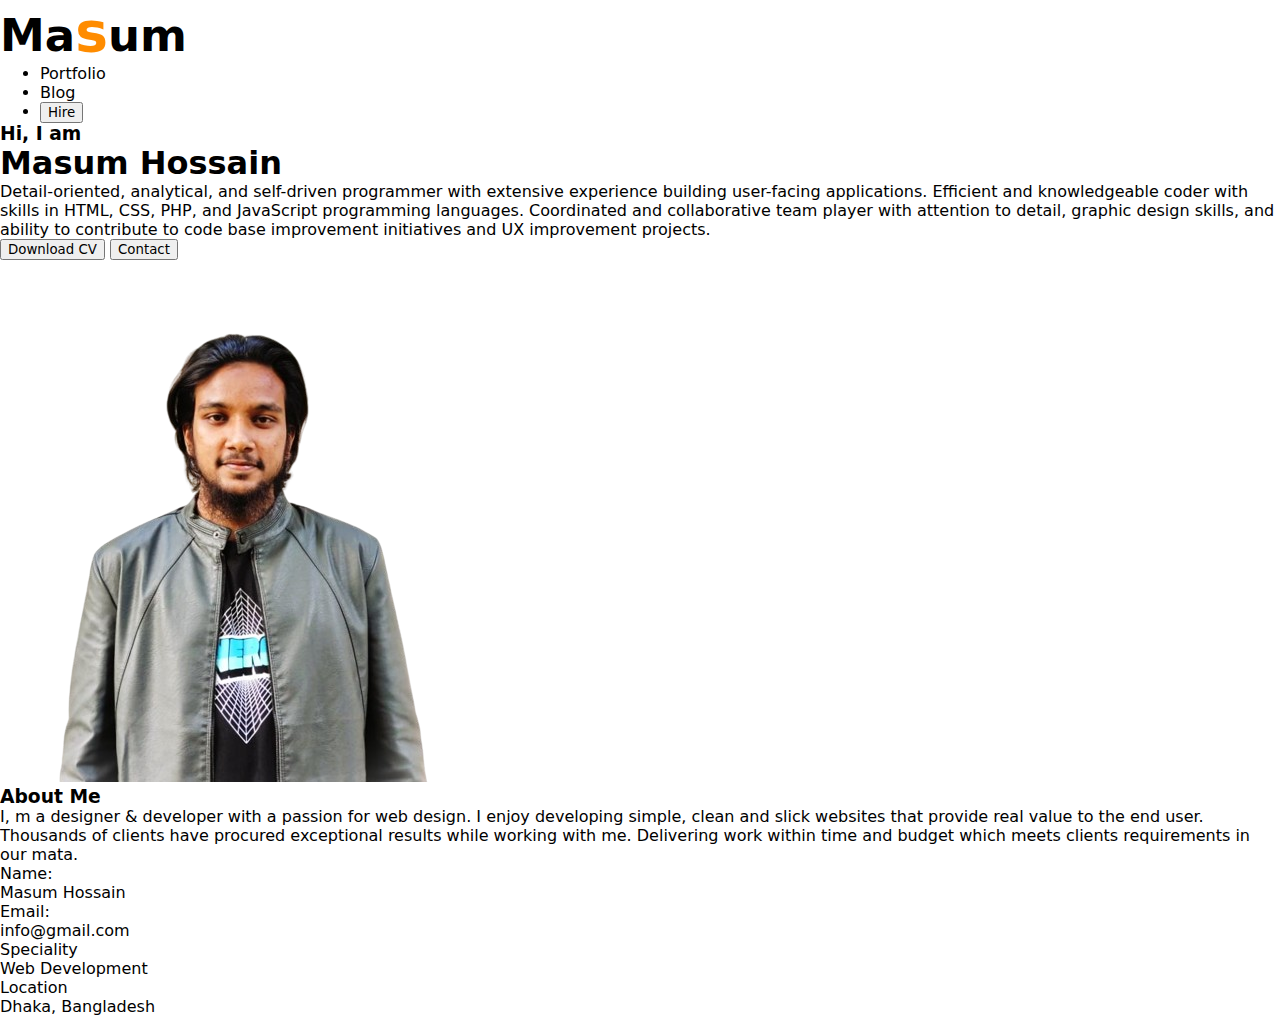
==== images/index.html @ d5833e23 "added header and about section" ====
<!DOCTYPE html>
<html lang="en">

<head>
    <meta charset="UTF-8">
    <meta name="viewport" content="width=device-width, initial-scale=1.0">
    <link rel="stylesheet" href="styles/style.css">
    <link rel="preconnect" href="https://fonts.googleapis.com">
    <link rel="preconnect" href="https://fonts.gstatic.com" crossorigin>
    <link href="https://fonts.googleapis.com/css2?family=Open+Sans:ital,wght@0,300..800;1,300..800&display=swap" rel="stylesheet">
    <title>My Portfolio</title>
</head>

<body>
    <header>
        <nav>
            <h2 class="nav-title">Ma<span class="text-primary">s</span>um</h2>
            <ul>
                <li>Portfolio</li>
                <li>Blog</li>
                <li><button class="btn-primary">Hire</button></li>
            </ul>
        </nav>
        <div class="banner">
            <div>
                <h3 class="banner-sub-title">Hi, I am</h3>
                <h1 class="banner-title">Masum Hossain</h1>
                <p class="banner-description">Detail-oriented, analytical, and self-driven programmer with extensive experience building user-facing applications. Efficient and knowledgeable coder with skills in HTML, CSS, PHP, and JavaScript programming languages. Coordinated and collaborative team player with attention to detail, graphic design skills, and ability to contribute to code base improvement initiatives and UX improvement projects.</p>
                <button class="btn-primary">Download CV</button>
                <button class="btn-primary">Contact</button>
            </div>
            <img src="/images/myself.png" alt="">
        </div>
    </header>
    <main>
        <!-- About Section -->
        <section class="about">
            <h3 class="about-section-title">About Me</h3>
            <p class="about-section-description">I, m a designer & developer with a passion for web design. I enjoy developing simple, clean and slick websites that provide real value to the end user. Thousands of clients have procured exceptional results while working with me. Delivering work within time and budget which meets clients requirements in our mata.</p>
            <div class="about-section-container">
                <div class="about-info">
                    <p class="about-info-title">Name:</p>
                    <p class="about-info-description">Masum Hossain</p>
                </div>
                <div class="about-info">
                    <p class="about-info-title">Email:</p>
                    <p class="about-info-description">info@gmail.com</p>
                </div>
                <div class="about-info">
                    <p class="about-info-title">Speciality</p>
                    <p class="about-info-description">Web Development</p>
                </div>
                <div class="about-info">
                    <p class="about-info-title">Location</p>
                    <p class="about-info-description">Dhaka, Bangladesh</p>
                </div>
            </div>
        </section>
    </main>
    <footer></footer>

</body>

</html>
---- images/styles/style.css ----
*{
    margin: 0;
    font-family:system-ui, -apple-system, BlinkMacSystemFont, 'Segoe UI', Roboto, Oxygen, Ubuntu, Cantarell, 'Open Sans', 'Helvetica Neue', sans-serif;
}

header{}
.text-primary{
    color: darkorange;
    font-size: 55px;
}
.btn-primary{}

/* header and navigation styles */

nav{}
.nav-title{
    font-size: 45px;
    font-weight: 600;

}
nav ul{}
nav li{}

/* banner styles */

.banner{}
.banner-sub-title{}
.banner-title{}
.banner-description{}

/* about section styles */

.about{}
.about-section-title{}
.about-section-description{}
.about-section-container{}
.about-info{}
.about-info-title{}
.about-info-description{}
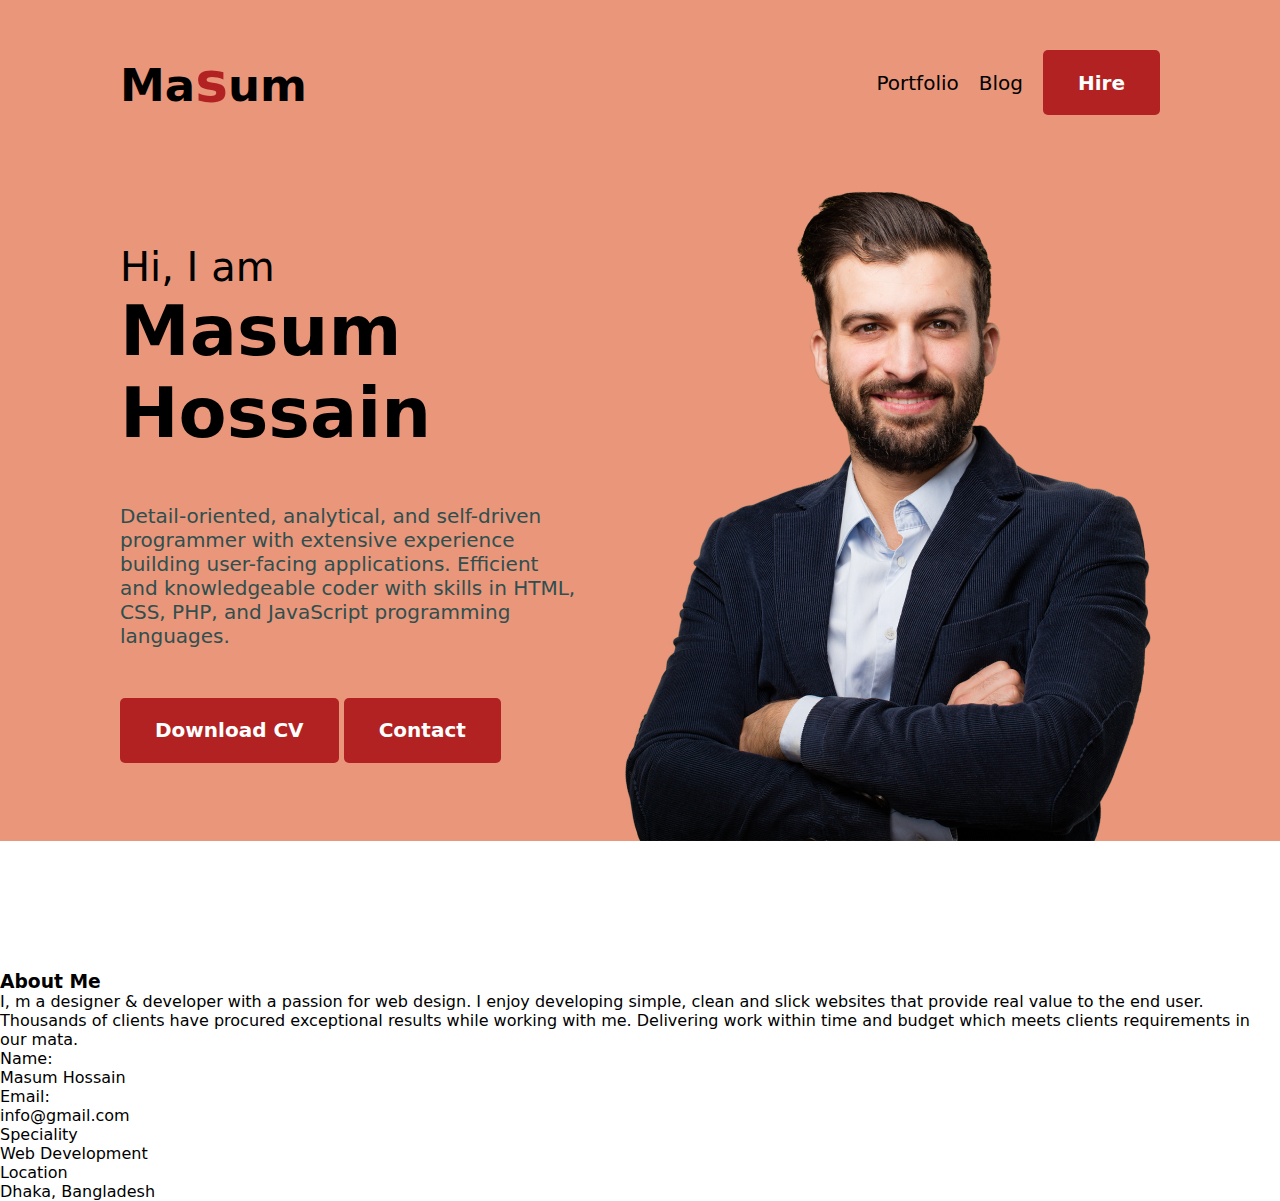
==== commit 3f242458: "added header and banner styles" ====
--- a/images/index.html
+++ b/images/index.html
@@ -25,12 +25,11 @@
             <div>
                 <h3 class="banner-sub-title">Hi, I am</h3>
                 <h1 class="banner-title">Masum Hossain</h1>
-                <p class="banner-description">Detail-oriented, analytical, and self-driven programmer with extensive experience building user-facing applications. Efficient and knowledgeable coder with skills in HTML, CSS, PHP, and JavaScript programming languages. Coordinated and collaborative team player with attention to detail, graphic design skills, and ability to contribute to code base improvement initiatives and UX improvement projects.</p>
+                <p class="banner-description">Detail-oriented, analytical, and self-driven programmer with extensive experience building user-facing applications. Efficient and knowledgeable coder with skills in HTML, CSS, PHP, and JavaScript programming languages.</p>
                 <button class="btn-primary">Download CV</button>
                 <button class="btn-primary">Contact</button>
             </div>
-            <img src="/images/myself.png" alt="">
-        </div>
+            <img src="/images/hardy.png" alt="">
     </header>
     <main>
         <!-- About Section -->
--- a/images/styles/style.css
+++ b/images/styles/style.css
@@ -1,36 +1,78 @@
 *{
-    margin: 0;
+    margin: 0%;
     font-family:system-ui, -apple-system, BlinkMacSystemFont, 'Segoe UI', Roboto, Oxygen, Ubuntu, Cantarell, 'Open Sans', 'Helvetica Neue', sans-serif;
 }
 
-header{}
+header{
+    background-color:darksalmon;
+    
+}
+
 .text-primary{
-    color: darkorange;
+    color:firebrick;
     font-size: 55px;
 }
-.btn-primary{}
+.btn-primary{
+    font-size: 20px;
+    padding: 15px 35px;
+    height: 65px;
+    font-weight: 700;
+    border: 1px;
+    border-radius: 5px;
+    background-color:firebrick;
+    color: #ffffff;
+}
 
 /* header and navigation styles */
 
-nav{}
+nav{
+    display: flex;
+    justify-content: space-between;
+    padding: 50px 120px;;
+}
 .nav-title{
     font-size: 45px;
     font-weight: 600;
 
 }
-nav ul{}
-nav li{}
+nav ul{
+    display: flex;
+    align-items: center;
+}
+nav li{
+    list-style: none;
+    margin-left: 20px;
+    font-size: 20px;
+
+}
 
 /* banner styles */
 
-.banner{}
-.banner-sub-title{}
-.banner-title{}
-.banner-description{}
+.banner{
+    display: flex;
+    align-items: center;
+    margin: 0 120px;
+}
+.banner-sub-title{
+    font-size: 40px;
+    font-weight: 500;
+}
+.banner-title{
+    font-size: 70px;
+    font-weight: 800px;
+    margin-bottom: 50px;
+}
+.banner-description{
+    font-size: 20px;
+    color: darkslategrey;
+    margin-bottom: 50px;
+}
 
 /* about section styles */
 
-.about{}
+.about{
+    margin-top: 130px;
+}
 .about-section-title{}
 .about-section-description{}
 .about-section-container{}
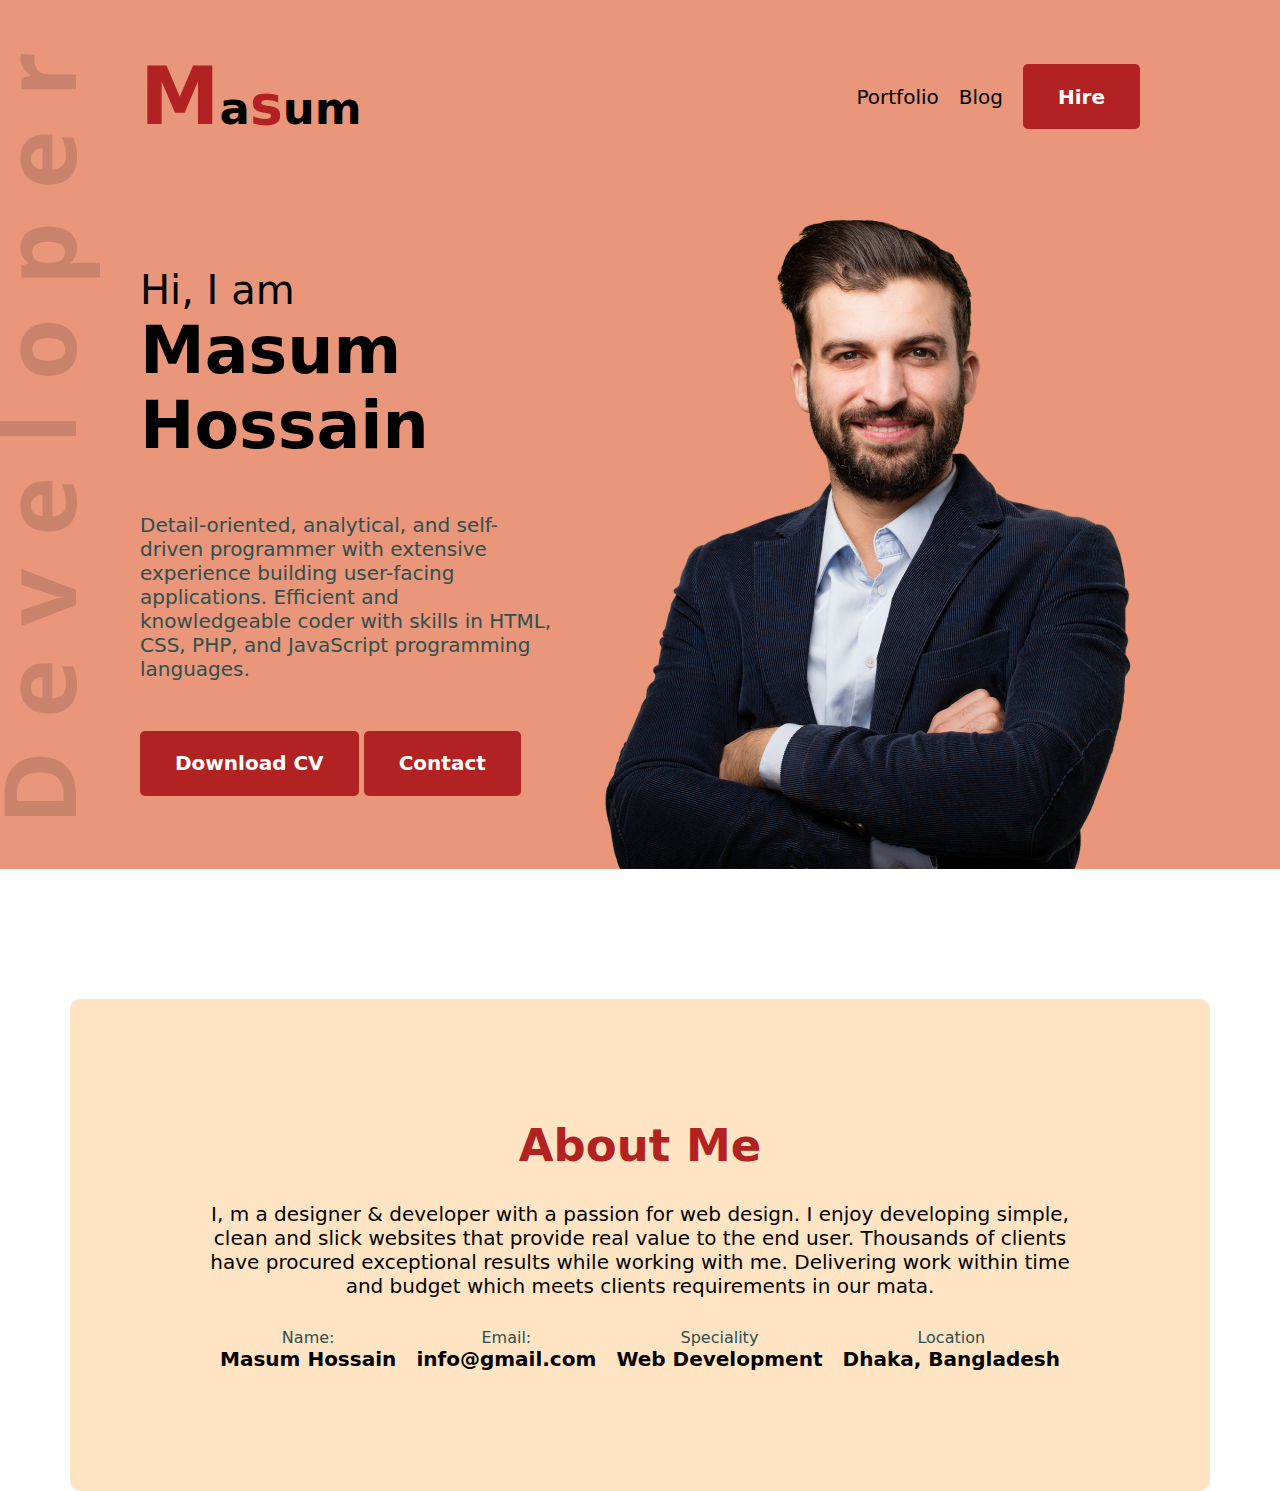
==== commit f032b548: "added header and about styles" ====
--- a/images/index.html
+++ b/images/index.html
@@ -14,7 +14,7 @@
 <body>
     <header>
         <nav>
-            <h2 class="nav-title">Ma<span class="text-primary">s</span>um</h2>
+            <h2 class="nav-title"><span class="text-initial">M</span>a<span class="text-primary">s</span>um</h2>
             <ul>
                 <li>Portfolio</li>
                 <li>Blog</li>
--- a/images/styles/style.css
+++ b/images/styles/style.css
@@ -5,9 +5,16 @@
 
 header{
     background-color:darksalmon;
-    
+    background-image: url('/images/developer.png');
+    background-repeat: no-repeat;
+    background-position: left center;
+    margin-bottom: 130px;
 }
 
+.text-initial{
+    color:firebrick;
+    font-size: 80px;
+}
 .text-primary{
     color:firebrick;
     font-size: 55px;
@@ -28,7 +35,7 @@
 nav{
     display: flex;
     justify-content: space-between;
-    padding: 50px 120px;;
+    padding: 50px 140px;;
 }
 .nav-title{
     font-size: 45px;
@@ -51,14 +58,14 @@
 .banner{
     display: flex;
     align-items: center;
-    margin: 0 120px;
+    margin: 0 140px;
 }
 .banner-sub-title{
     font-size: 40px;
     font-weight: 500;
 }
 .banner-title{
-    font-size: 70px;
+    font-size: 65px;
     font-weight: 800px;
     margin-bottom: 50px;
 }
@@ -68,15 +75,50 @@
     margin-bottom: 50px;
 }
 
+/* main section */
+main{
+    max-width: 1140px;
+    margin: 0 auto;
+}
+
+section{
+    margin-top: 130px;
+}
+
 /* about section styles */
 
 .about{
-    margin-top: 130px;
+    background-color:bisque;
+    border-radius: 10px;
+    text-align: center;
+    padding: 120px 140px;
 }
-.about-section-title{}
-.about-section-description{}
-.about-section-container{}
-.about-info{}
-.about-info-title{}
-.about-info-description{}
+.about-section-title{
+    text-align: center;
+    font-size: 45px;
+    font-weight: 700;
+    margin-bottom: 30px;
+    color: firebrick;
+}
+.about-section-description{
+    text-align: center;
+    font-size: 20px;
+    margin-bottom: 30px;
+}
 
+.about-section-container{
+    display: flex;
+    justify-content: space-around;
+}
+.about-info{
+}
+.about-info-title{
+    font-size: 16px;
+    font-weight: 400;
+    color: darkslategrey;
+}
+.about-info-description{
+    font-size: 20px;
+    font-weight: 600;
+}
+
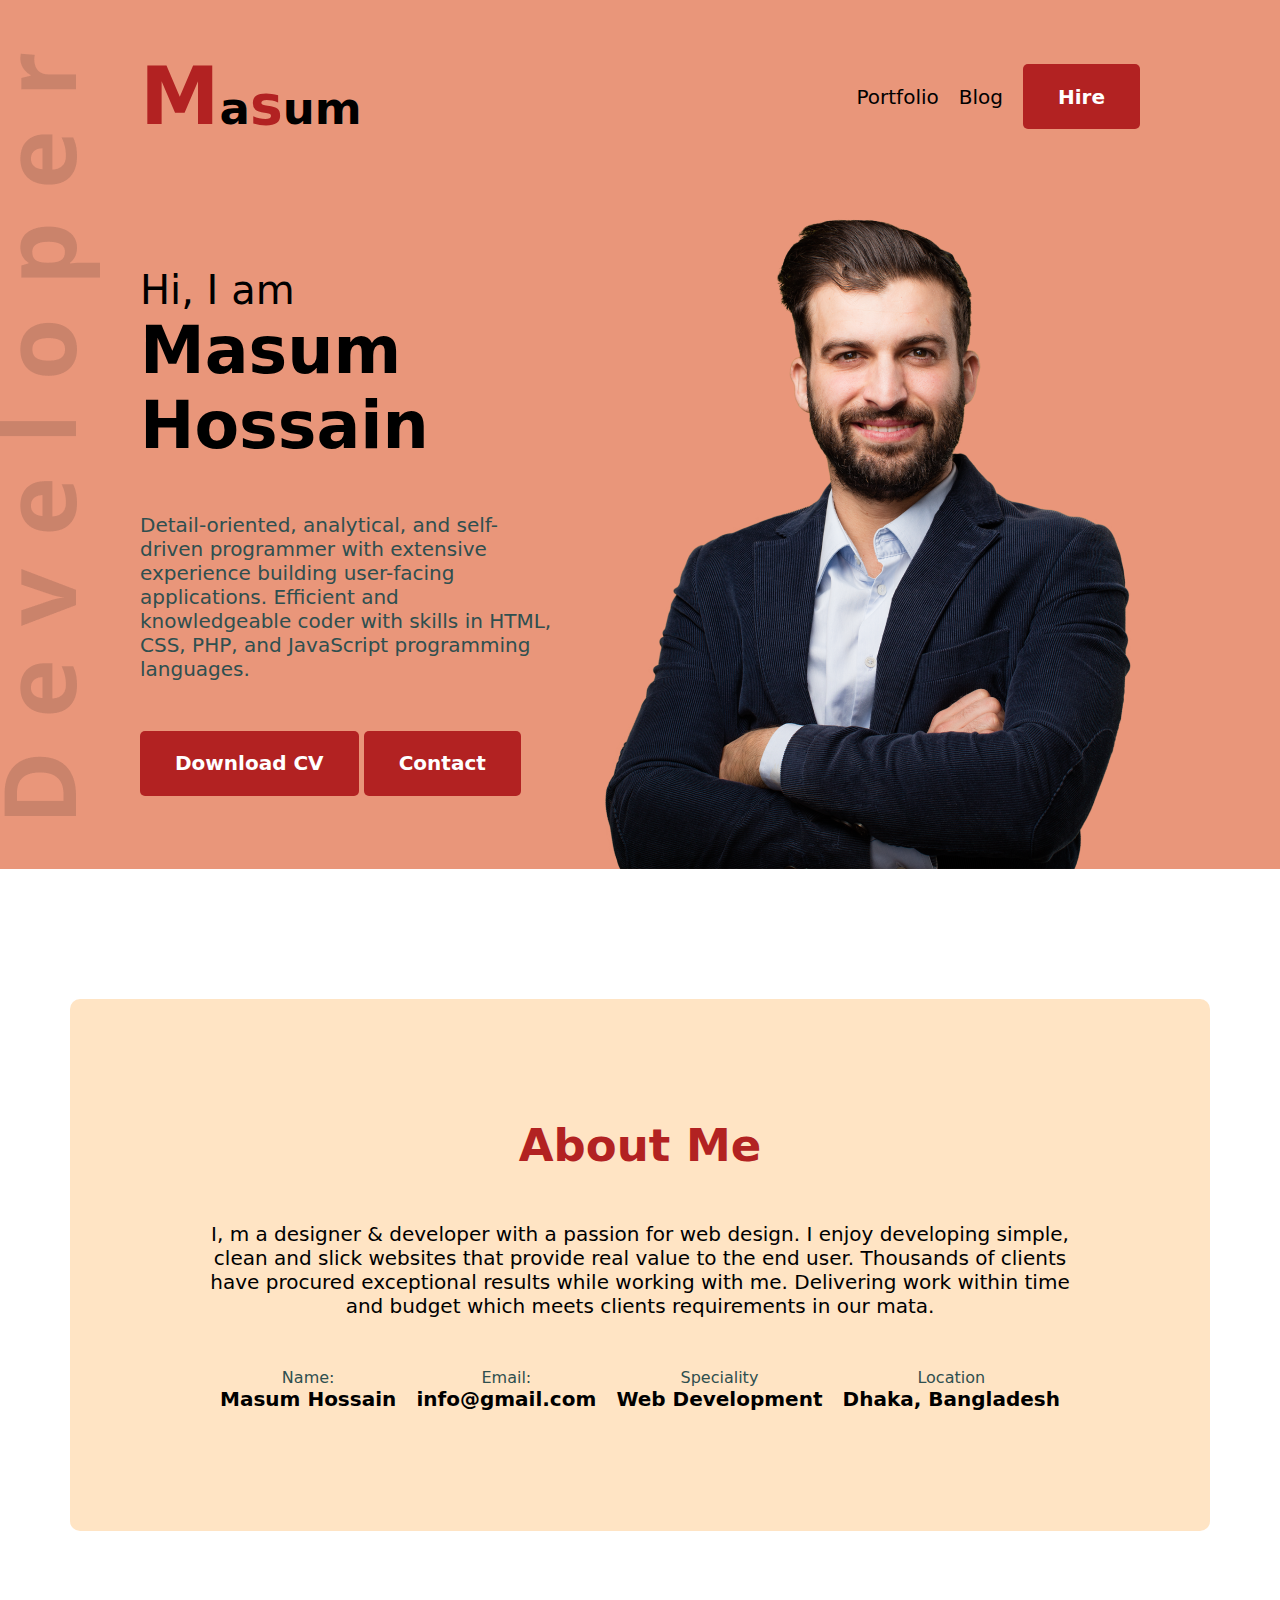
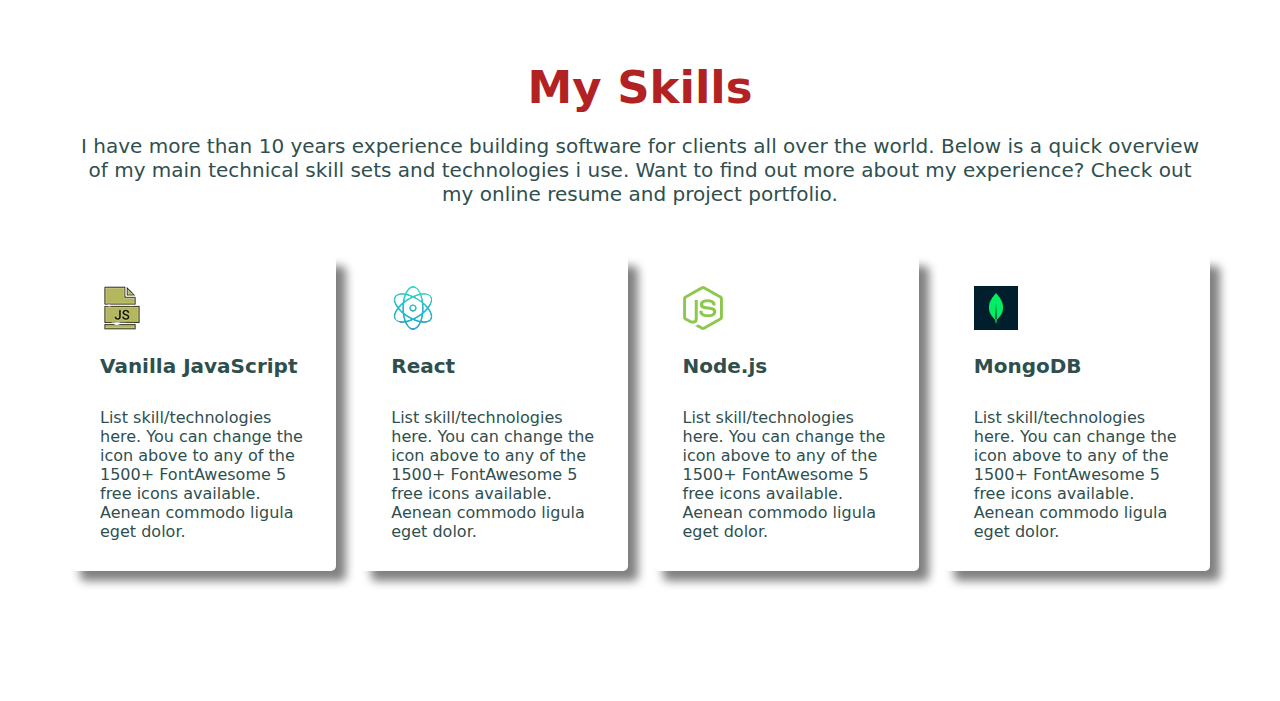
==== commit a7e36f65: "added skills styles" ====
--- a/images/index.html
+++ b/images/index.html
@@ -55,6 +55,36 @@
                 </div>
             </div>
         </section>
+        <!-- skill section -->
+
+        <section class="skill">
+            <h3 class="skill-title">My Skills</h3>
+            <p class="skill-description">
+                I have more than 10 years experience building software for clients all over the world. Below is a quick overview of my main technical skill sets and technologies i use. Want to find out more about my experience? Check out my online resume and project portfolio.
+            </p>
+            <div class="skill-section-container">
+                <div class="skill-info">
+                    <img src="/images/icons/javascript.png" alt="">
+                    <p class="skill-info-title">Vanilla JavaScript<p>
+                    <p class="skill-info-description">List skill/technologies here. You can change the icon above to any of the 1500+ FontAwesome 5 free icons available. Aenean commodo ligula eget dolor.</p>
+                </div>
+                <div class="skill-info">
+                    <img src="/images/icons/react.png" alt="">
+                    <p class="skill-info-title">React</p>
+                    <p class="skill-info-description">List skill/technologies here. You can change the icon above to any of the 1500+ FontAwesome 5 free icons available. Aenean commodo ligula eget dolor.</p>
+                </div>
+                <div class="skill-info">
+                    <img src="/images/icons/nodejs.png" alt="">
+                    <p class="skill-info-title">Node.js</p>
+                    <p class="skill-info-description">List skill/technologies here. You can change the icon above to any of the 1500+ FontAwesome 5 free icons available. Aenean commodo ligula eget dolor.</p>
+                </div>
+                <div class="skill-info">
+                    <img src="/images/icons/mongo.png" alt="">
+                    <p class="skill-info-title">MongoDB</p>
+                    <p class="skill-info-description">List skill/technologies here. You can change the icon above to any of the 1500+ FontAwesome 5 free icons available. Aenean commodo ligula eget dolor.</p>
+                </div>
+            </div>
+        </section>
     </main>
     <footer></footer>
 
--- a/images/styles/style.css
+++ b/images/styles/style.css
@@ -71,7 +71,7 @@
 }
 .banner-description{
     font-size: 20px;
-    color: darkslategrey;
+    color:darkslategray;
     margin-bottom: 50px;
 }
 
@@ -97,20 +97,18 @@
     text-align: center;
     font-size: 45px;
     font-weight: 700;
-    margin-bottom: 30px;
+    margin-bottom: 50px;
     color: firebrick;
 }
 .about-section-description{
     text-align: center;
     font-size: 20px;
-    margin-bottom: 30px;
+    margin-bottom: 50px;
 }
 
 .about-section-container{
     display: flex;
     justify-content: space-around;
-}
-.about-info{
 }
 .about-info-title{
     font-size: 16px;
@@ -122,3 +120,50 @@
     font-weight: 600;
 }
 
+/* skill section styles */
+
+.skill{
+    text-align: center;
+    margin-bottom: 130px;
+    
+}
+
+.skill-title{
+    font-size: 45px;
+    font-weight: 700;
+    margin-bottom: 50px;
+    color: firebrick;
+    margin-bottom: 20px;
+
+}
+
+.skill-description{
+    font-size: 20px;
+    margin-bottom: 50px;
+    color: darkslategrey;
+}
+
+.skill-section-container{
+    display: flex;
+    gap: 25px;
+}
+
+.skill-info{
+    border-radius: 5px;
+    background: #FFF;
+    box-shadow: 10px 10px 10px gray;
+    padding: 30px;
+    text-align: left;
+}
+.skill-info-title{
+    font-size: 20px;
+    font-weight: 700;
+    color:darkslategrey;
+    margin-top: 20px;
+    margin-bottom: 30px;
+}
+
+.skill-info-description{
+    color: darkslategrey;
+    font-size: 16px;
+}
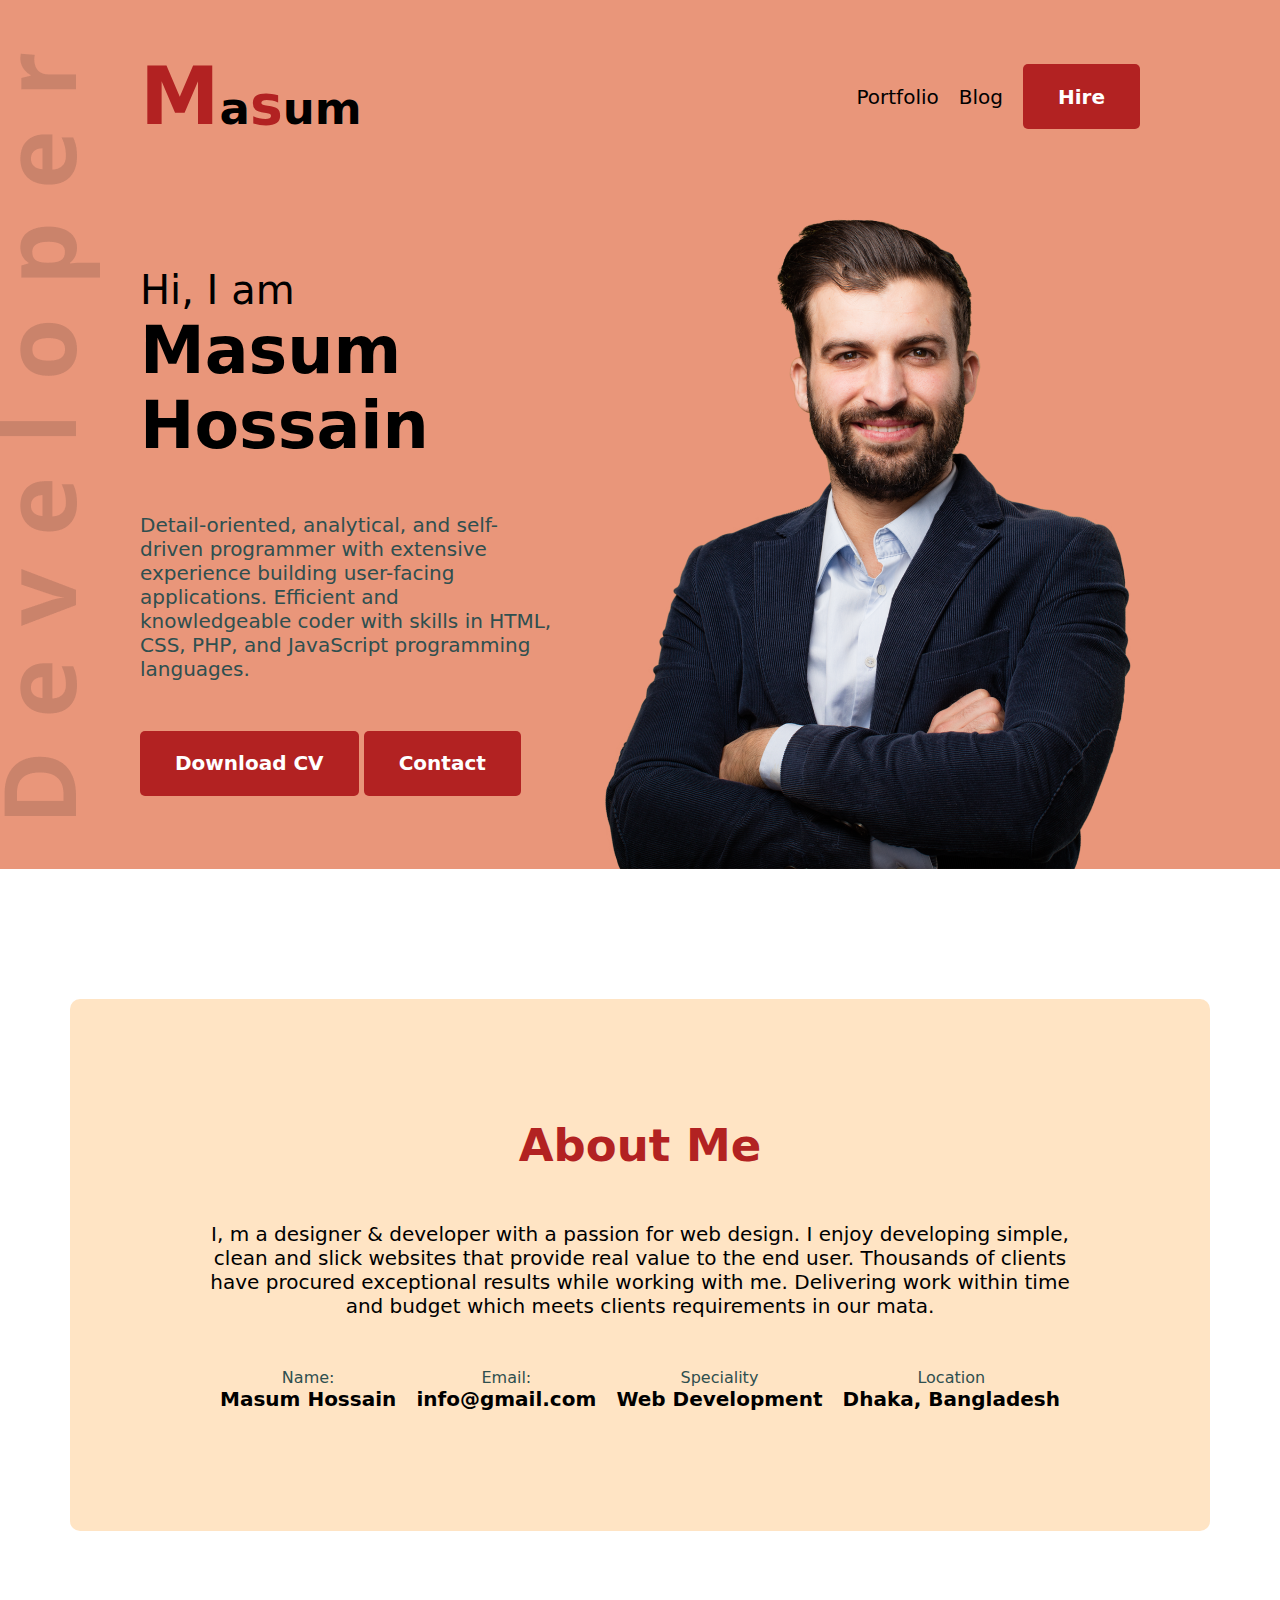
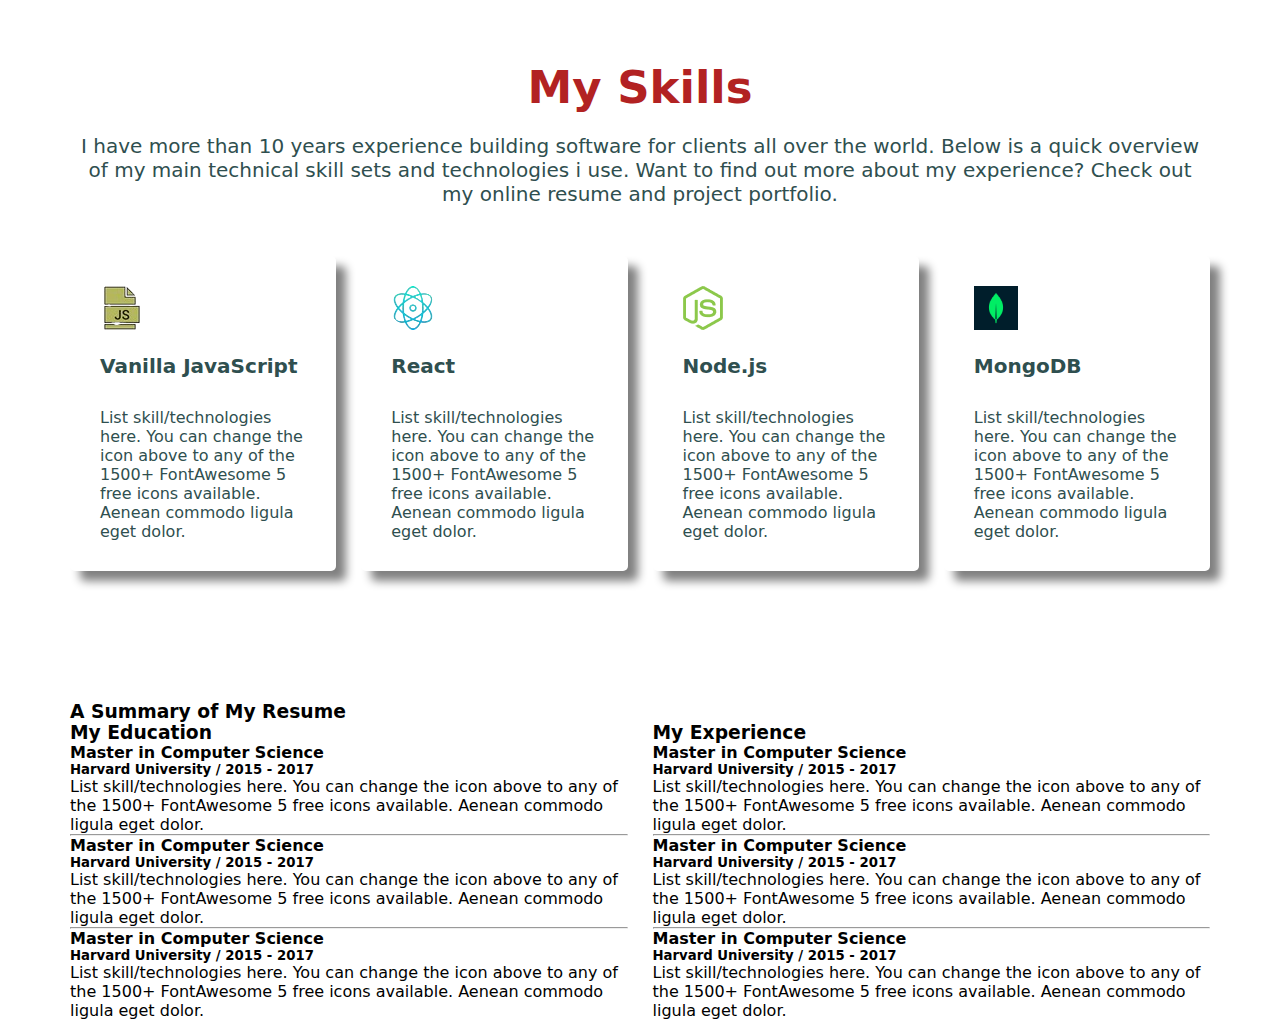
==== commit f165b1b0: "added education and experience" ====
--- a/images/index.html
+++ b/images/index.html
@@ -85,7 +85,60 @@
                 </div>
             </div>
         </section>
-    </main>
+
+        <!-- resume section -->
+
+        <section class="resume">
+            <h3 class="section-title">A Summary of My Resume</h3>
+
+            <div class="resume-content">
+                <div>
+                    <h3 class="resume-title">My Education</h3>
+                    <div class="resume-info">
+                        <h4 class="title">Master in Computer Science</h4>
+                        <h5 class="sub-title">Harvard University / 2015 - 2017</h5>
+                        <p class="resume-description">List skill/technologies here. You can change the icon above to any of the 1500+ FontAwesome 5 free icons available. Aenean commodo ligula eget dolor.</p>
+                    </div>
+                    <hr>
+
+                    <div class="resume-info">
+                        <h4 class="title">Master in Computer Science</h4>
+                        <h5 class="sub-title">Harvard University / 2015 - 2017</h5>
+                        <p class="resume-description">List skill/technologies here. You can change the icon above to any of the 1500+ FontAwesome 5 free icons available. Aenean commodo ligula eget dolor.</p>
+                    </div>
+                    <hr>
+
+                    <div class="resume-info">
+                        <h4 class="title">Master in Computer Science</h4>
+                        <h5 class="sub-title">Harvard University / 2015 - 2017</h5>
+                        <p class="resume-description">List skill/technologies here. You can change the icon above to any of the 1500+ FontAwesome 5 free icons available. Aenean commodo ligula eget dolor.</p>
+                    </div>
+                </div>
+
+                <div>
+                    <h3 class="resume-title">My Experience</h3>
+                        <div class="resume-info">
+                            <h4 class="title">Master in Computer Science</h4>
+                            <h5 class="sub-title">Harvard University / 2015 - 2017</h5>
+                            <p class="resume-description">List skill/technologies here. You can change the icon above to any of the 1500+ FontAwesome 5 free icons available. Aenean commodo ligula eget dolor.</p>
+                        </div>
+                        <hr>
+                        <div class="resume-info">
+                            <h4 class="title">Master in Computer Science</h4>
+                            <h5 class="sub-title">Harvard University / 2015 - 2017</h5>
+                            <p class="resume-description">List skill/technologies here. You can change the icon above to any of the 1500+ FontAwesome 5 free icons available. Aenean commodo ligula eget dolor.</p>
+                        </div>
+                        <hr>
+                        <div class="resume-info">
+                            <h4 class="title">Master in Computer Science</h4>
+                            <h5 class="sub-title">Harvard University / 2015 - 2017</h5>
+                            <p class="resume-description">List skill/technologies here. You can change the icon above to any of the 1500+ FontAwesome 5 free icons available. Aenean commodo ligula eget dolor.</p>
+                        </div>
+                </div>
+            </div>
+        </section>
+
+     </main>
     <footer></footer>
 
 </body>
--- a/images/styles/style.css
+++ b/images/styles/style.css
@@ -3,6 +3,12 @@
     font-family:system-ui, -apple-system, BlinkMacSystemFont, 'Segoe UI', Roboto, Oxygen, Ubuntu, Cantarell, 'Open Sans', 'Helvetica Neue', sans-serif;
 }
 
+/* .section-title{
+    text-align: center;
+    font-size: 35px;
+    font-weight: 700;
+    margin-bottom: 50px; */
+    
 header{
     background-color:darksalmon;
     background-image: url('/images/developer.png');
@@ -87,7 +93,7 @@
 
 /* about section styles */
 
-.about{
+.about{ 
     background-color:bisque;
     border-radius: 10px;
     text-align: center;
@@ -125,7 +131,7 @@
 .skill{
     text-align: center;
     margin-bottom: 130px;
-    
+
 }
 
 .skill-title{
@@ -167,3 +173,26 @@
     color: darkslategrey;
     font-size: 16px;
 }
+
+.resume{}
+
+.section-title{
+    
+}
+
+.resume-content{
+    display: flex;
+    gap: 25px;
+}
+
+.resume-title{}
+
+.resume-info{}
+
+.title{}
+
+.sub-title{}
+
+.resume-descripton{}
+
+
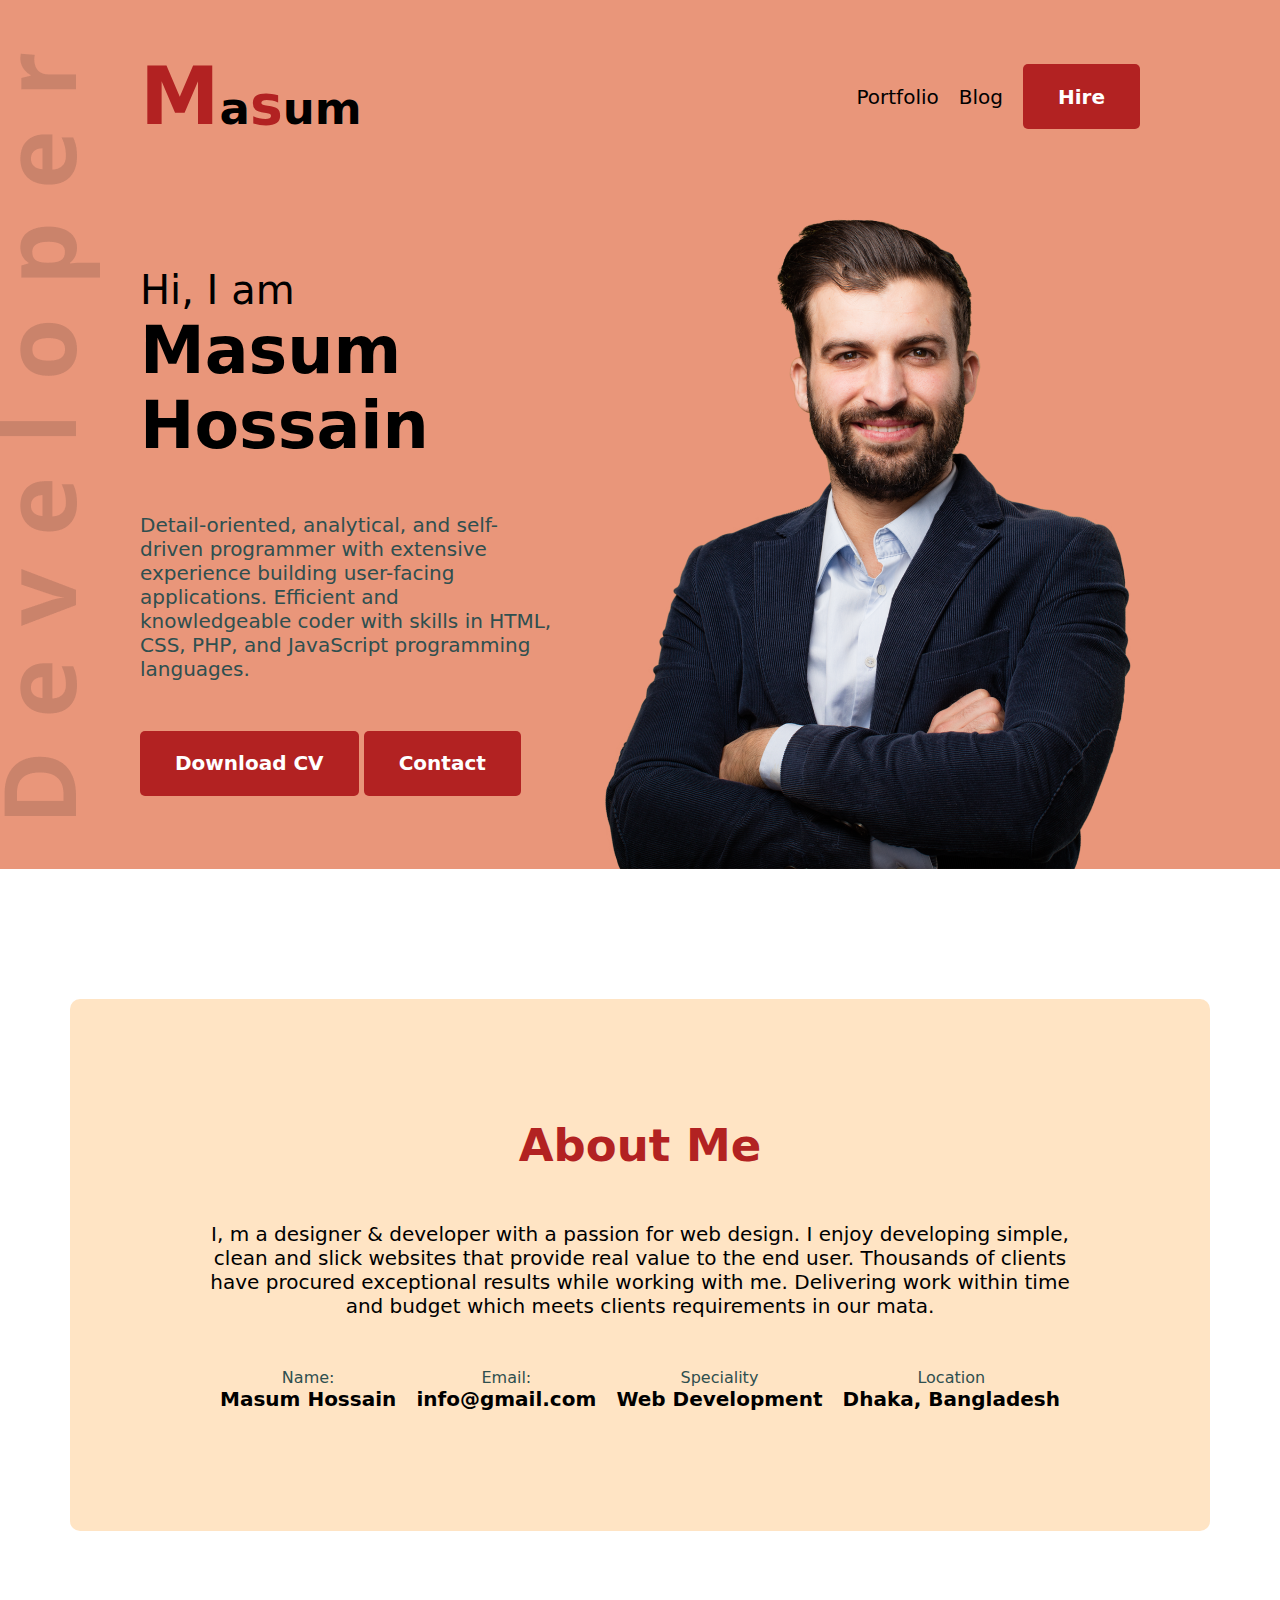
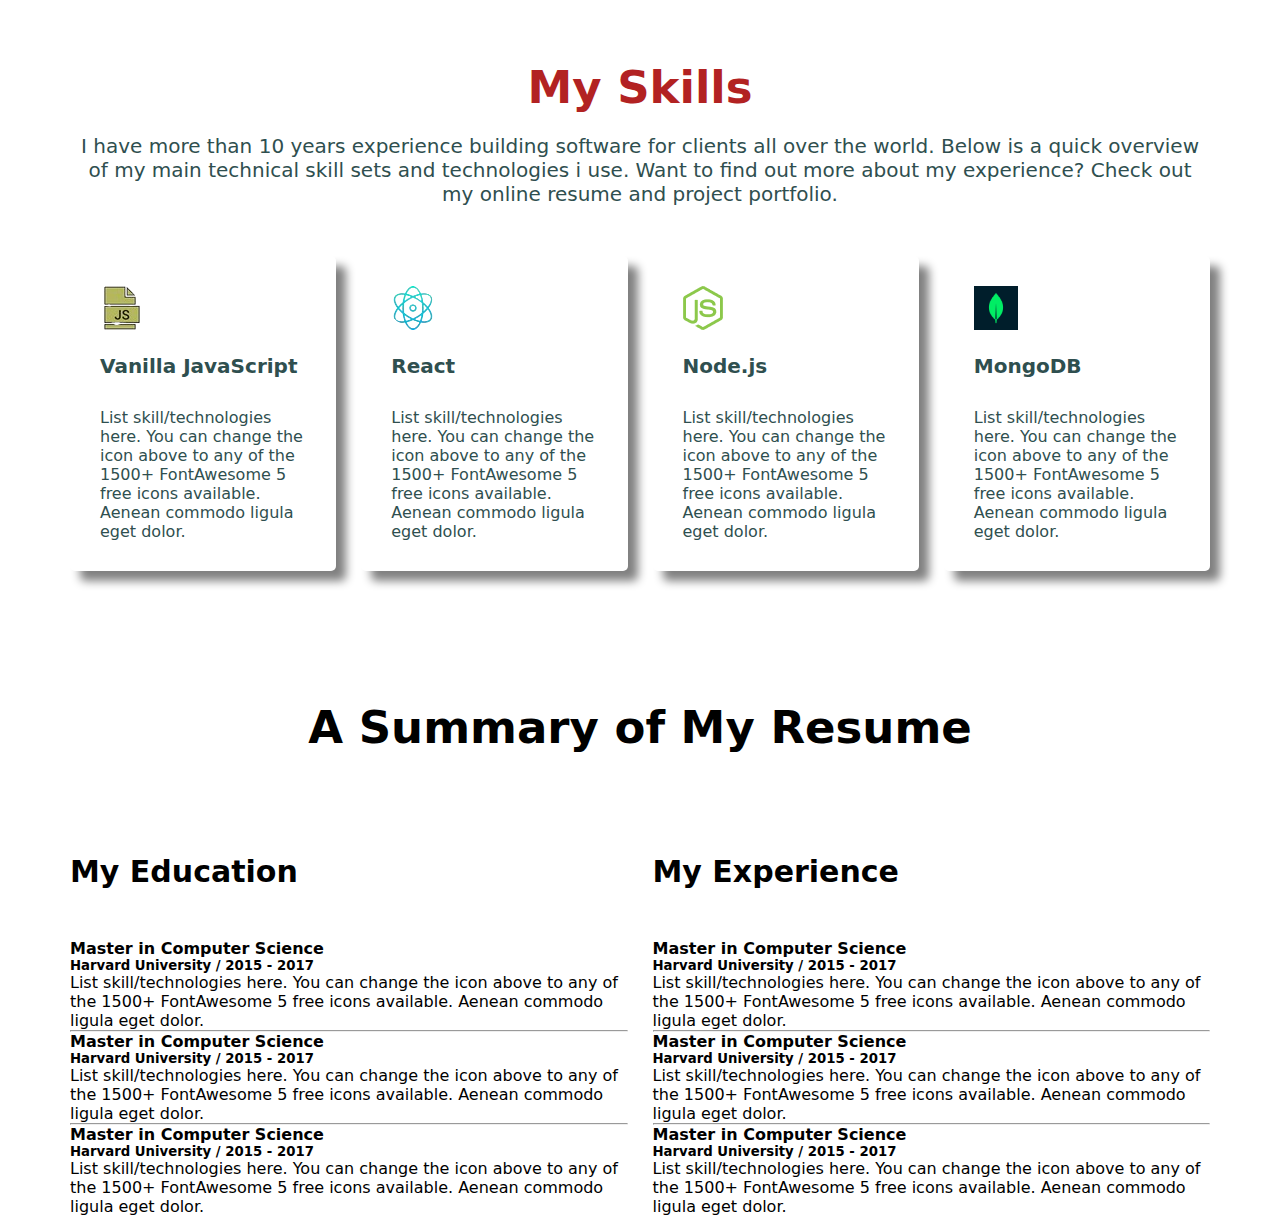
==== commit 23b84144: "added styles" ====
--- a/images/index.html
+++ b/images/index.html
@@ -89,11 +89,11 @@
         <!-- resume section -->
 
         <section class="resume">
-            <h3 class="section-title">A Summary of My Resume</h3>
+            <h3 class="resume-title">A Summary of My Resume</h3>
 
             <div class="resume-content">
                 <div>
-                    <h3 class="resume-title">My Education</h3>
+                    <h3 class="resume-content-title">My Education</h3>
                     <div class="resume-info">
                         <h4 class="title">Master in Computer Science</h4>
                         <h5 class="sub-title">Harvard University / 2015 - 2017</h5>
@@ -116,7 +116,7 @@
                 </div>
 
                 <div>
-                    <h3 class="resume-title">My Experience</h3>
+                    <h3 class="resume-content-title">My Experience</h3>
                         <div class="resume-info">
                             <h4 class="title">Master in Computer Science</h4>
                             <h5 class="sub-title">Harvard University / 2015 - 2017</h5>
--- a/images/styles/style.css
+++ b/images/styles/style.css
@@ -8,7 +8,7 @@
     font-size: 35px;
     font-weight: 700;
     margin-bottom: 50px; */
-    
+
 header{
     background-color:darksalmon;
     background-image: url('/images/developer.png');
@@ -174,9 +174,15 @@
     font-size: 16px;
 }
 
+/* resume styles */
+
 .resume{}
 
-.section-title{
+.resume-title{
+    font-size: 45px;
+    font-weight: 700;
+    text-align: center;
+    margin-bottom: 100px;
     
 }
 
@@ -185,7 +191,11 @@
     gap: 25px;
 }
 
-.resume-title{}
+.resume-content-title{
+    font-size: 30px;
+    font-weight: 600;
+    margin-bottom: 50px;
+}
 
 .resume-info{}
 
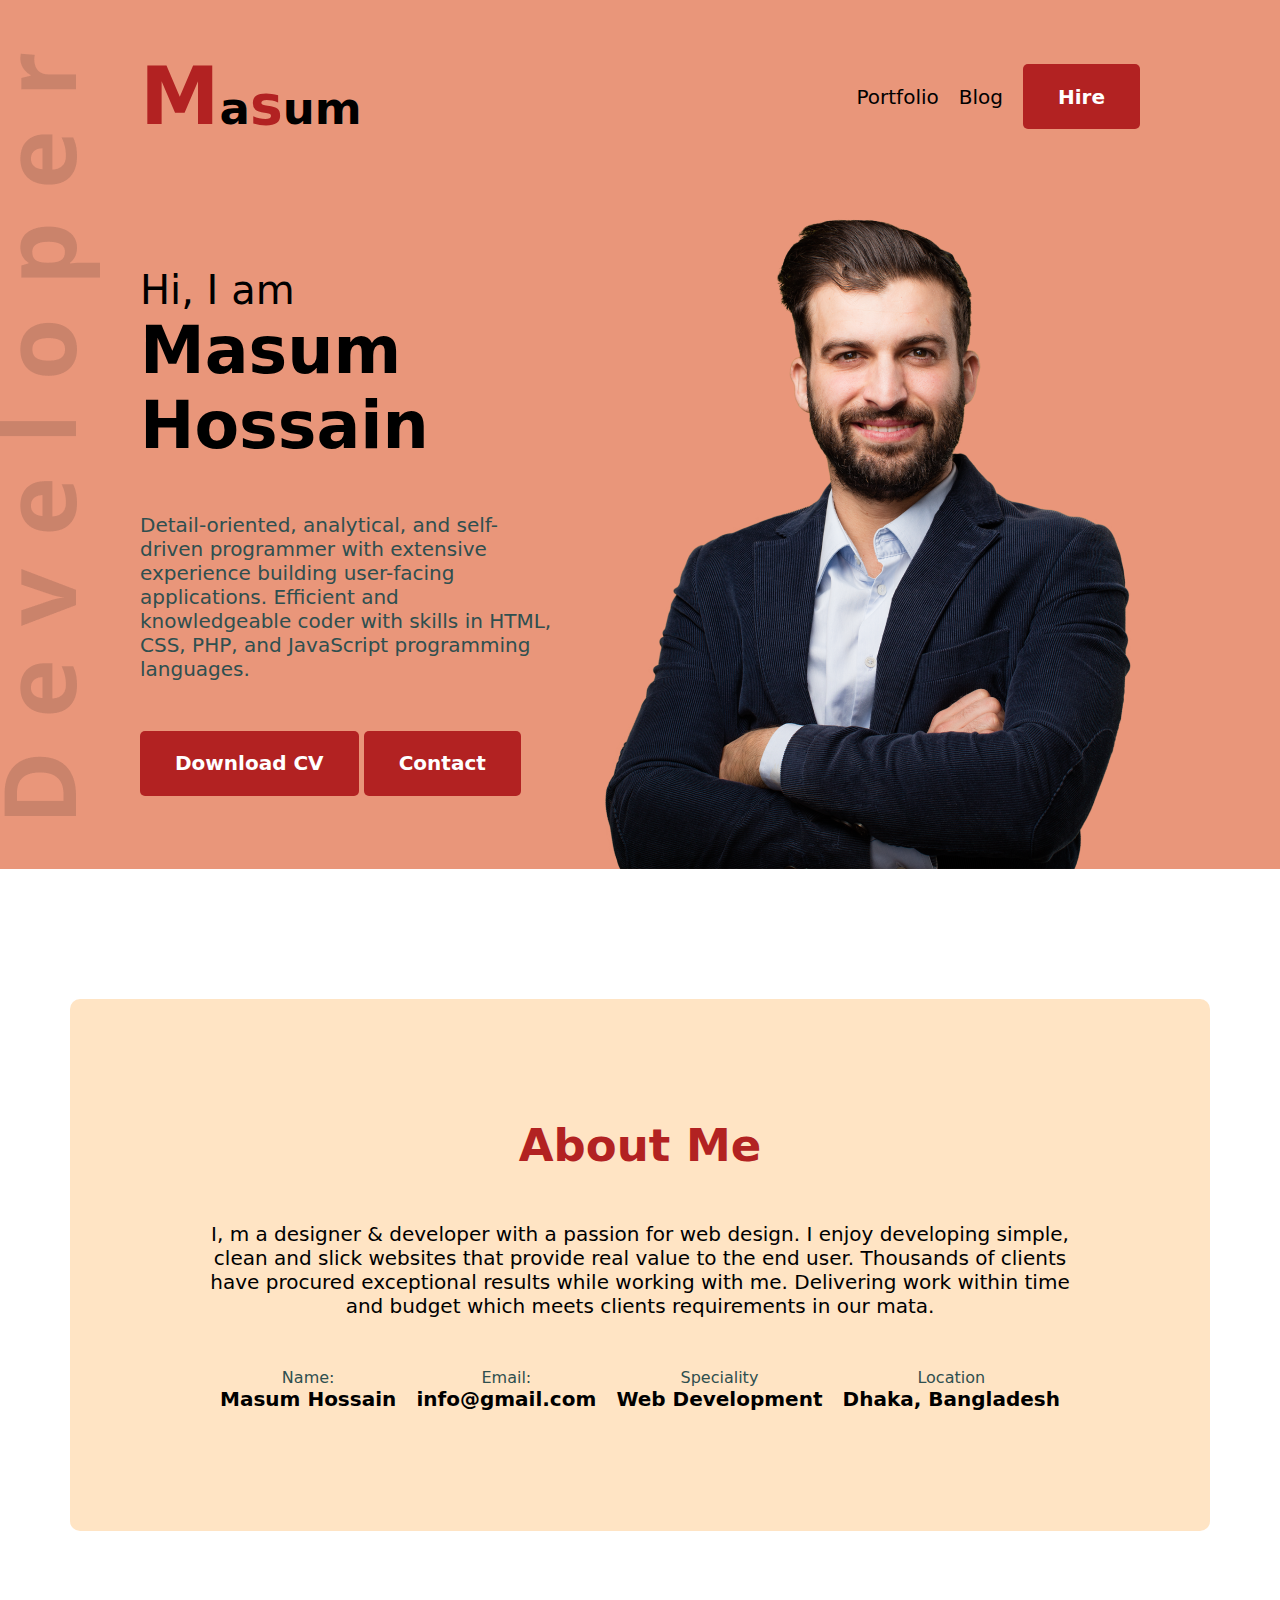
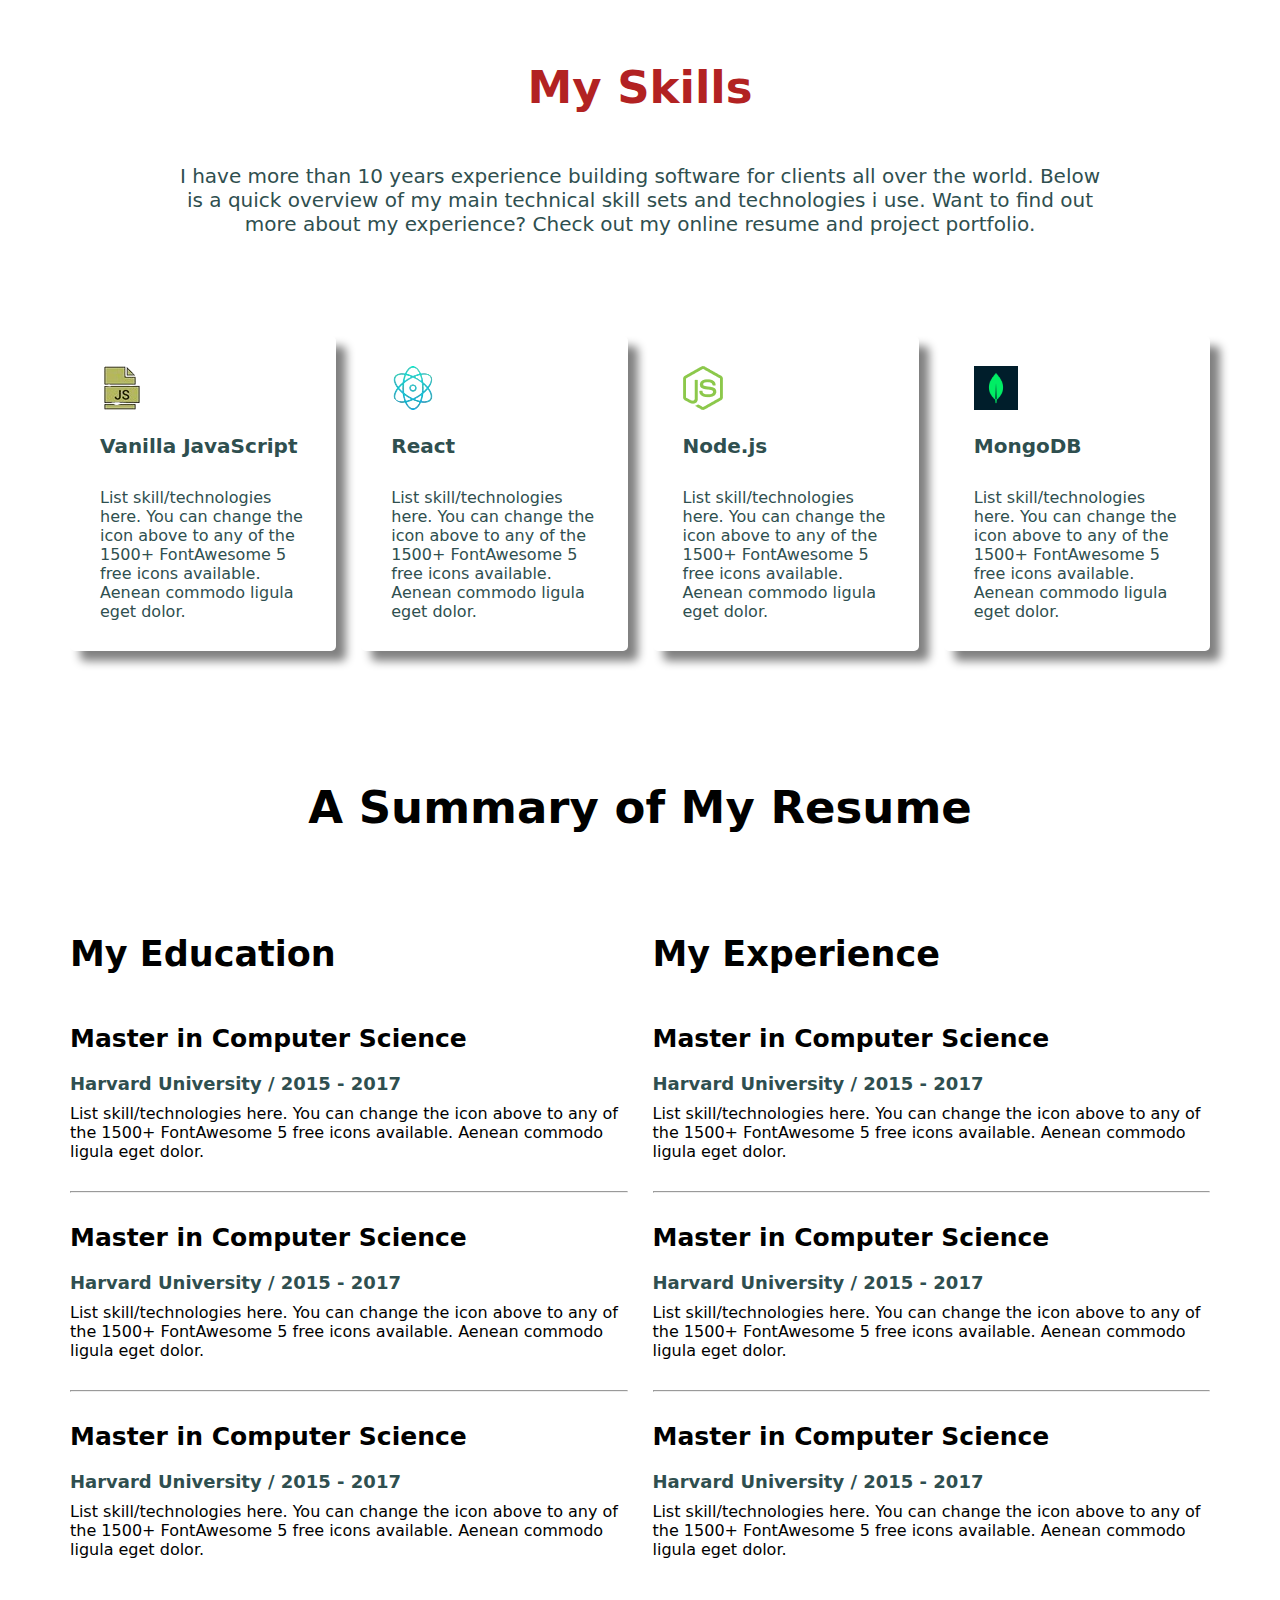
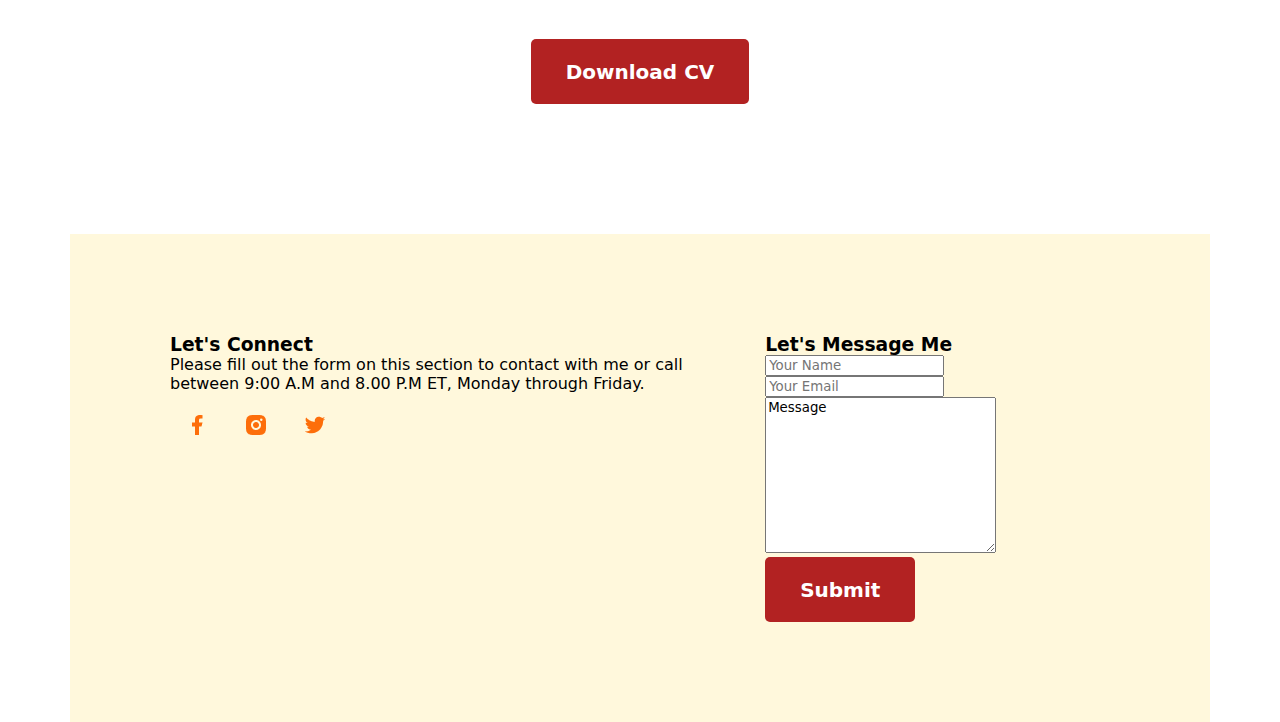
==== commit fdafa438: "added contact section" ====
--- a/images/index.html
+++ b/images/index.html
@@ -136,6 +136,36 @@
                         </div>
                 </div>
             </div>
+            <div class="resume-button">
+                <button class="btn-primary">Download CV</button>
+            </div>
+        </section>
+
+        <!-- contact section -->
+
+        <section class="contact">
+            <div>
+                <h3 class="contact-title">Let's Connect</h3>
+                <p class="contact-info">Please fill out the form on this section to contact with me or call between 9:00 A.M and 8.00 P.M ET, Monday through Friday.</p>
+                <a href="">
+                    <img src="/images/icons/facebook.png" alt="">
+                </a>
+                <a href="">
+                    <img src="/images/icons/insta.png" alt="">
+                </a>
+                <a href="">
+                    <img src="/images/icons/twitter.png" alt="">
+                </a>
+            </div>
+            <div>
+                <h3 class="contact-title">Let's Message Me</h3>
+                <form action="">
+                    <input type="text" name="" id="" placeholder="Your Name">
+                    <input type="text" name="" id="" placeholder="Your Email">
+                    <textarea name="" id="" cols="30" rows="10">Message</textarea>
+                </form>
+                <input class="btn-primary" type="submit" value="Submit">
+            </div>
         </section>
 
      </main>
--- a/images/styles/style.css
+++ b/images/styles/style.css
@@ -145,8 +145,8 @@
 
 .skill-description{
     font-size: 20px;
-    margin-bottom: 50px;
-    color: darkslategrey;
+    color: darkslategrey;
+    margin: 50px 100px 100px 100px;
 }
 
 .skill-section-container{
@@ -192,17 +192,56 @@
 }
 
 .resume-content-title{
-    font-size: 30px;
+    font-size: 35px;
     font-weight: 600;
     margin-bottom: 50px;
 }
 
-.resume-info{}
-
-.title{}
-
-.sub-title{}
-
-.resume-descripton{}
-
-
+.resume-info{
+    margin-bottom: 30px;
+    margin-top: 30px;
+}
+
+.title{
+    font-size: 25px;
+    font-weight: 500px;
+    margin-bottom: 20px;
+}
+
+.sub-title{
+    font-size: 18px;
+    font-weight: 500px;
+    margin-bottom: 10px;
+    color: darkslategrey;
+}
+
+.resume-descripton{
+    font-size: 16px;
+    color: darkslategrey;
+    
+}
+
+.resume-button{
+    text-align: center;
+    margin-top: 50px;
+}
+
+/* contact section */
+
+.contact{
+    display: flex;
+    gap: 24px;
+    padding: 100px 100px;
+    background-color: cornsilk;
+}
+
+.contact-title{}
+
+.contact-info{
+    margin-bottom: 20px;
+}
+
+.contact a{
+    text-decoration: none;
+    margin: 15px;
+}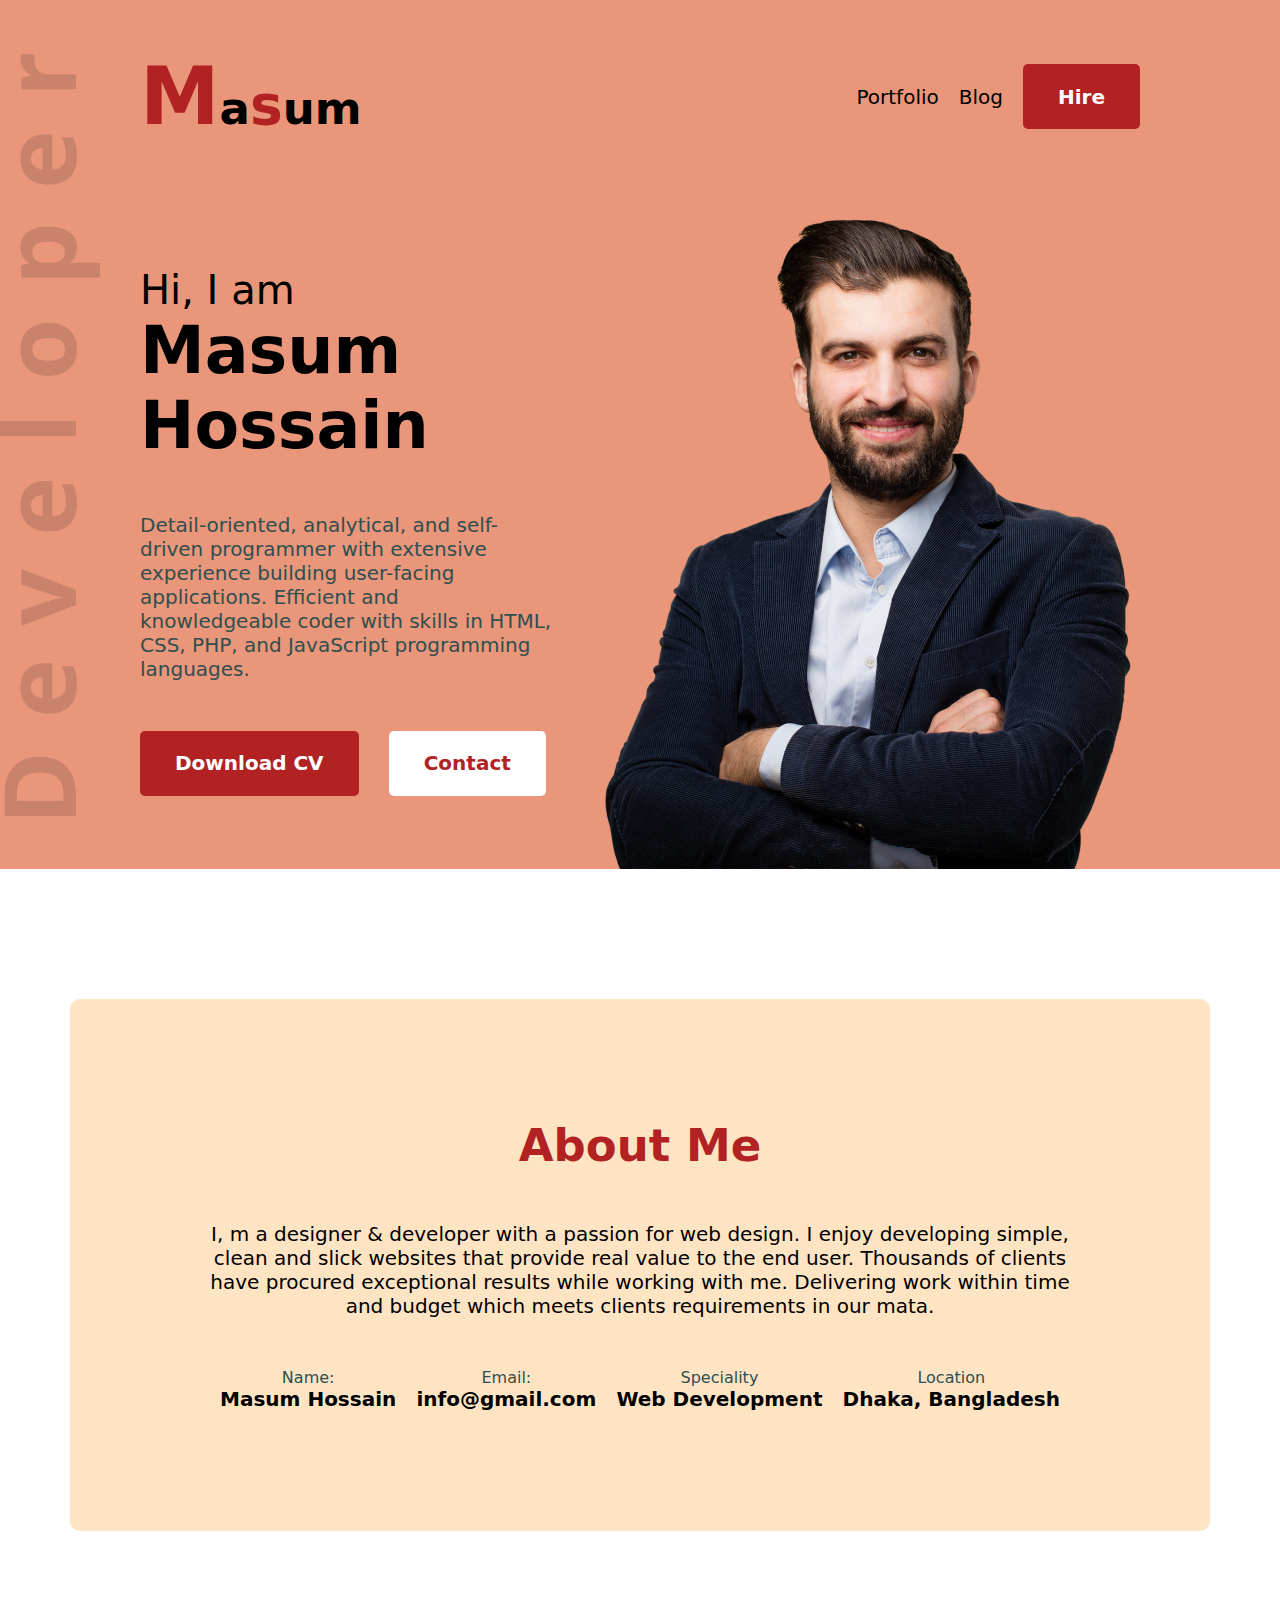
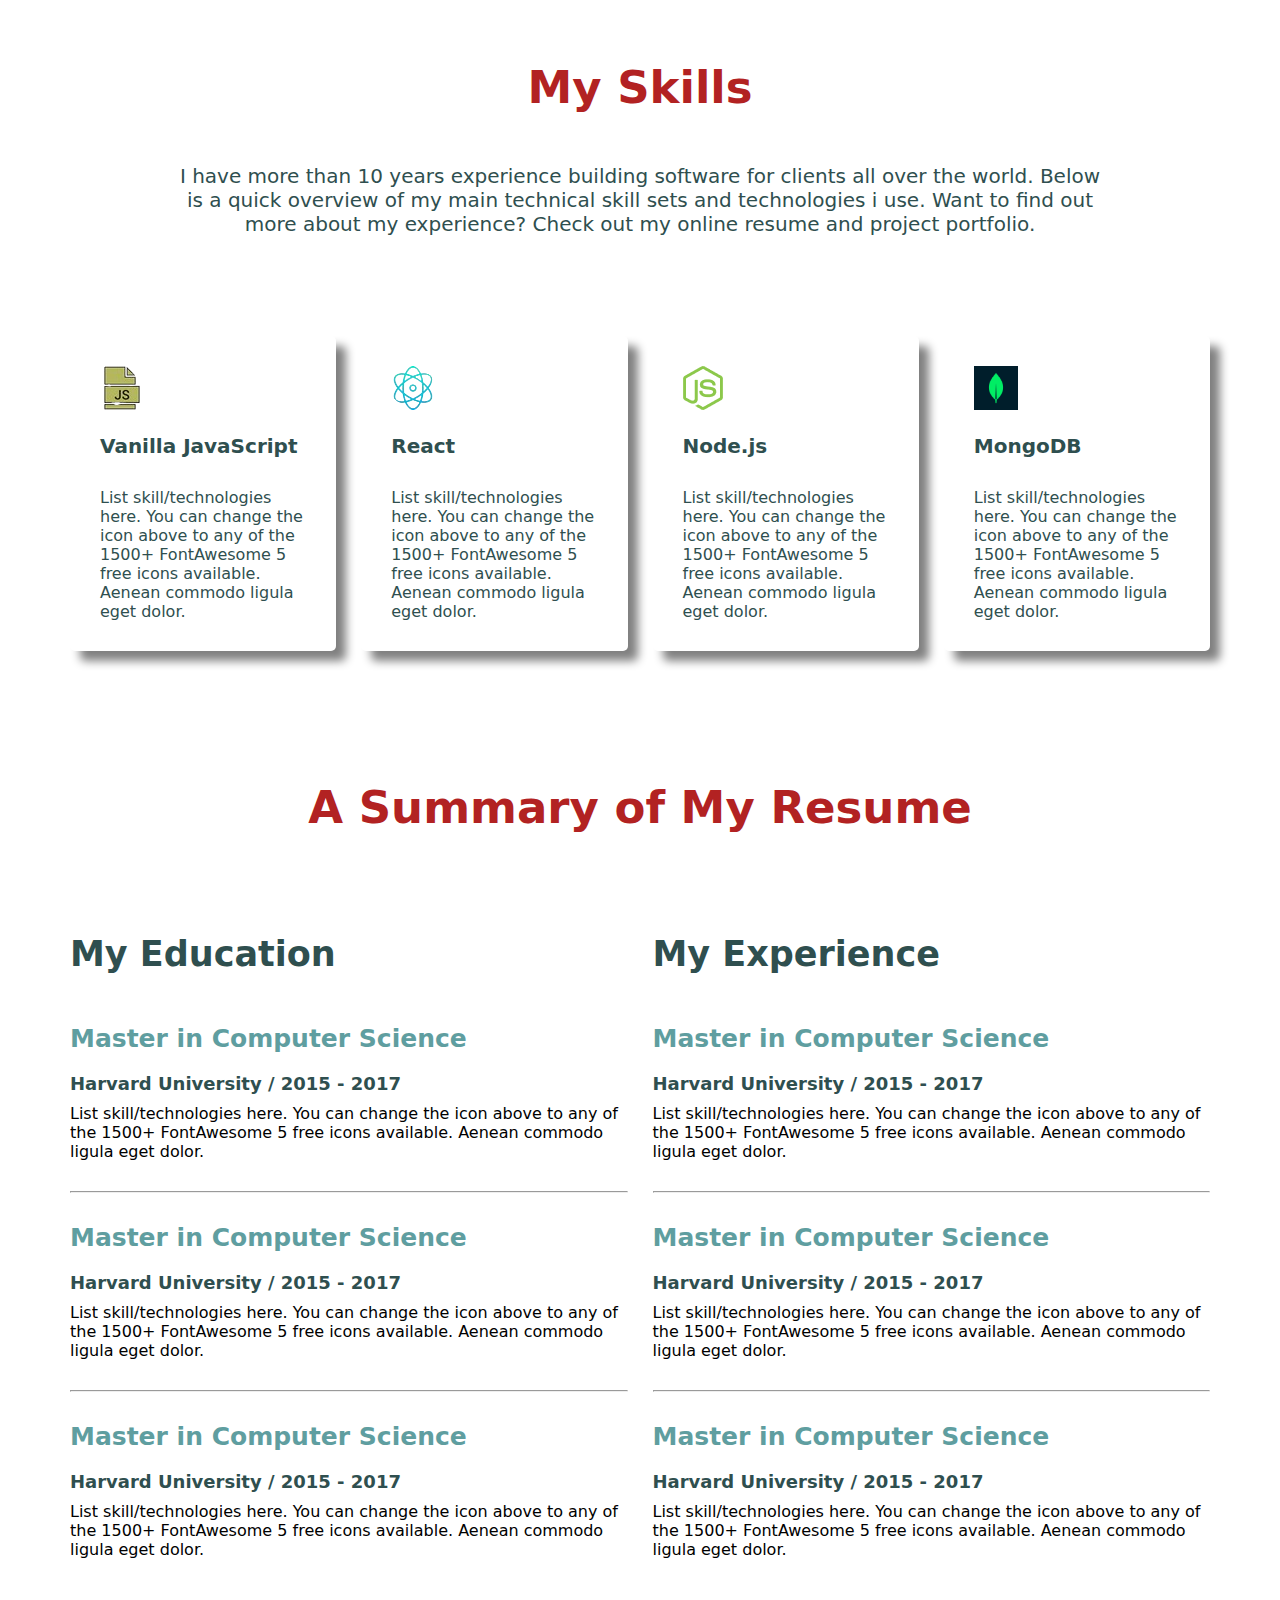
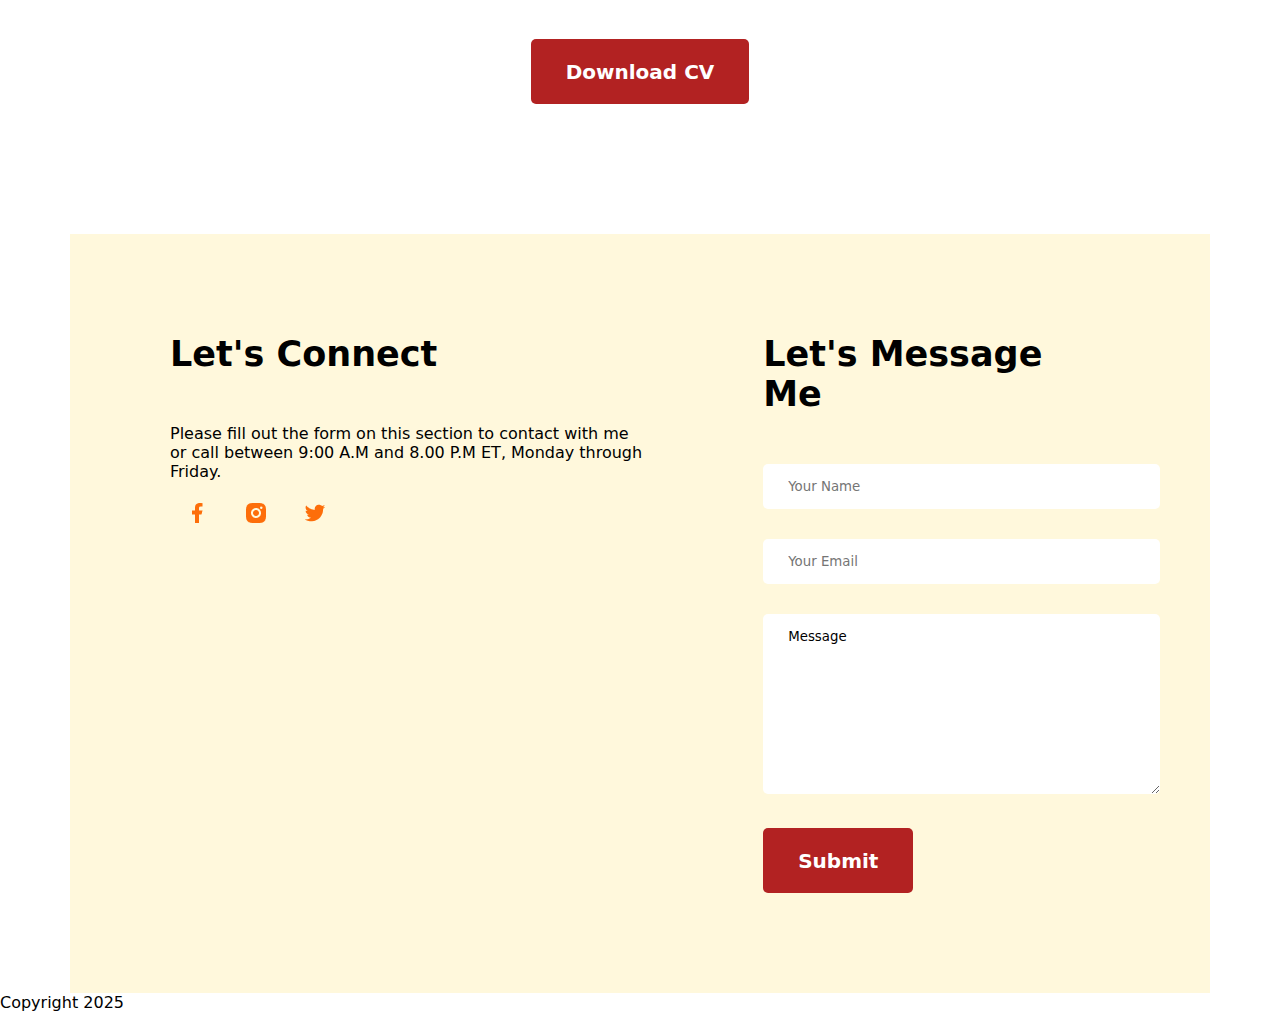
==== commit 54fcb873: "added skills styles" ====
--- a/images/index.html
+++ b/images/index.html
@@ -27,7 +27,7 @@
                 <h1 class="banner-title">Masum Hossain</h1>
                 <p class="banner-description">Detail-oriented, analytical, and self-driven programmer with extensive experience building user-facing applications. Efficient and knowledgeable coder with skills in HTML, CSS, PHP, and JavaScript programming languages.</p>
                 <button class="btn-primary">Download CV</button>
-                <button class="btn-primary">Contact</button>
+                <button class="btn-secondary">Contact</button>
             </div>
             <img src="/images/hardy.png" alt="">
     </header>
@@ -161,7 +161,7 @@
                 <h3 class="contact-title">Let's Message Me</h3>
                 <form action="">
                     <input type="text" name="" id="" placeholder="Your Name">
-                    <input type="text" name="" id="" placeholder="Your Email">
+                    <input type="email" name="" id="" placeholder="Your Email">
                     <textarea name="" id="" cols="30" rows="10">Message</textarea>
                 </form>
                 <input class="btn-primary" type="submit" value="Submit">
@@ -169,7 +169,9 @@
         </section>
 
      </main>
-    <footer></footer>
+    <footer>
+        <p class="footer">Copyright 2025</p>
+    </footer>
 
 </body>
 
--- a/images/styles/style.css
+++ b/images/styles/style.css
@@ -1,6 +1,6 @@
-*{
+* {
     margin: 0%;
-    font-family:system-ui, -apple-system, BlinkMacSystemFont, 'Segoe UI', Roboto, Oxygen, Ubuntu, Cantarell, 'Open Sans', 'Helvetica Neue', sans-serif;
+    font-family: system-ui, -apple-system, BlinkMacSystemFont, 'Segoe UI', Roboto, Oxygen, Ubuntu, Cantarell, 'Open Sans', 'Helvetica Neue', sans-serif;
 }
 
 /* .section-title{
@@ -9,50 +9,68 @@
     font-weight: 700;
     margin-bottom: 50px; */
 
-header{
-    background-color:darksalmon;
+header {
+    background-color: darksalmon;
     background-image: url('/images/developer.png');
     background-repeat: no-repeat;
     background-position: left center;
     margin-bottom: 130px;
 }
 
-.text-initial{
-    color:firebrick;
+.text-initial {
+    color: firebrick;
     font-size: 80px;
 }
-.text-primary{
-    color:firebrick;
+
+.text-primary {
+    color: firebrick;
     font-size: 55px;
 }
-.btn-primary{
+
+.btn-primary {
     font-size: 20px;
     padding: 15px 35px;
     height: 65px;
     font-weight: 700;
     border: 1px;
     border-radius: 5px;
-    background-color:firebrick;
+    background-color: firebrick;
     color: #ffffff;
 }
 
+.btn-secondary {
+        font-size: 20px;
+        padding: 15px 35px;
+        height: 65px;
+        font-weight: 700;
+        border: 1px;
+        border-radius: 5px;
+        background-color: #FFF;
+        color: firebrick;
+        margin-left: 25px;
+    }
+
 /* header and navigation styles */
 
-nav{
+nav {
     display: flex;
     justify-content: space-between;
-    padding: 50px 140px;;
-}
-.nav-title{
+    padding: 50px 140px;
+    ;
+}
+
+.nav-title {
     font-size: 45px;
     font-weight: 600;
 
 }
-nav ul{
+
+nav ul {
     display: flex;
     align-items: center;
 }
-nav li{
+
+nav li {
     list-style: none;
     margin-left: 20px;
     font-size: 20px;
@@ -61,80 +79,87 @@
 
 /* banner styles */
 
-.banner{
+.banner {
     display: flex;
     align-items: center;
     margin: 0 140px;
 }
-.banner-sub-title{
+
+.banner-sub-title {
     font-size: 40px;
     font-weight: 500;
 }
-.banner-title{
+
+.banner-title {
     font-size: 65px;
     font-weight: 800px;
     margin-bottom: 50px;
 }
-.banner-description{
-    font-size: 20px;
-    color:darkslategray;
+
+.banner-description {
+    font-size: 20px;
+    color: darkslategray;
     margin-bottom: 50px;
 }
 
 /* main section */
-main{
+main {
     max-width: 1140px;
     margin: 0 auto;
 }
 
-section{
+section {
     margin-top: 130px;
 }
 
 /* about section styles */
 
-.about{ 
-    background-color:bisque;
+.about {
+    background-color: bisque;
     border-radius: 10px;
     text-align: center;
     padding: 120px 140px;
 }
-.about-section-title{
-    text-align: center;
-    font-size: 45px;
-    font-weight: 700;
-    margin-bottom: 50px;
-    color: firebrick;
-}
-.about-section-description{
-    text-align: center;
-    font-size: 20px;
-    margin-bottom: 50px;
-}
-
-.about-section-container{
+
+.about-section-title {
+    text-align: center;
+    font-size: 45px;
+    font-weight: 700;
+    margin-bottom: 50px;
+    color: firebrick;
+}
+
+.about-section-description {
+    text-align: center;
+    font-size: 20px;
+    margin-bottom: 50px;
+}
+
+.about-section-container {
     display: flex;
     justify-content: space-around;
 }
-.about-info-title{
+
+.about-info-title {
     font-size: 16px;
     font-weight: 400;
     color: darkslategrey;
 }
-.about-info-description{
+
+.about-info-description {
     font-size: 20px;
     font-weight: 600;
 }
 
 /* skill section styles */
 
-.skill{
+.skill {
     text-align: center;
     margin-bottom: 130px;
 
 }
 
-.skill-title{
+.skill-title {
     font-size: 45px;
     font-weight: 700;
     margin-bottom: 50px;
@@ -143,105 +168,124 @@
 
 }
 
-.skill-description{
+.skill-description {
     font-size: 20px;
     color: darkslategrey;
     margin: 50px 100px 100px 100px;
 }
 
-.skill-section-container{
+.skill-section-container {
     display: flex;
     gap: 25px;
 }
 
-.skill-info{
+.skill-info {
     border-radius: 5px;
     background: #FFF;
     box-shadow: 10px 10px 10px gray;
     padding: 30px;
     text-align: left;
 }
-.skill-info-title{
-    font-size: 20px;
-    font-weight: 700;
-    color:darkslategrey;
+
+.skill-info-title {
+    font-size: 20px;
+    font-weight: 700;
+    color: darkslategrey;
     margin-top: 20px;
     margin-bottom: 30px;
 }
 
-.skill-info-description{
+.skill-info-description {
     color: darkslategrey;
     font-size: 16px;
 }
 
 /* resume styles */
 
-.resume{}
-
-.resume-title{
+.resume {}
+
+.resume-title {
     font-size: 45px;
     font-weight: 700;
     text-align: center;
     margin-bottom: 100px;
-    
-}
-
-.resume-content{
+    color: firebrick;
+
+}
+
+.resume-content {
     display: flex;
     gap: 25px;
 }
 
-.resume-content-title{
+.resume-content-title {
     font-size: 35px;
     font-weight: 600;
     margin-bottom: 50px;
-}
-
-.resume-info{
+    color: darkslategrey;
+}
+
+.resume-info {
     margin-bottom: 30px;
     margin-top: 30px;
 }
 
-.title{
+.title {
     font-size: 25px;
     font-weight: 500px;
     margin-bottom: 20px;
-}
-
-.sub-title{
+    color: cadetblue;
+}
+
+.sub-title {
     font-size: 18px;
     font-weight: 500px;
     margin-bottom: 10px;
     color: darkslategrey;
 }
 
-.resume-descripton{
+.resume-descripton {
     font-size: 16px;
     color: darkslategrey;
-    
-}
-
-.resume-button{
+
+}
+
+.resume-button {
     text-align: center;
     margin-top: 50px;
 }
 
 /* contact section */
 
-.contact{
-    display: flex;
-    gap: 24px;
+.contact {
+    display: flex;
+    gap: 120px;
     padding: 100px 100px;
     background-color: cornsilk;
 }
 
-.contact-title{}
-
-.contact-info{
+.contact-title {
+    font-size: 35px;
+    font-weight: 700;
+    margin-bottom: 50px;
+}
+
+.contact-info {
     margin-bottom: 20px;
 }
 
-.contact a{
+.contact a {
     text-decoration: none;
     margin: 15px;
+}
+
+.contact input[type="text"],
+input[type="email"],
+textarea {
+    margin-bottom: 30px;
+    padding: 15px 25px;
+    width: 100%;
+    border-radius: 5px;
+    border: 0;
+    background-color: #ffffff;
 }